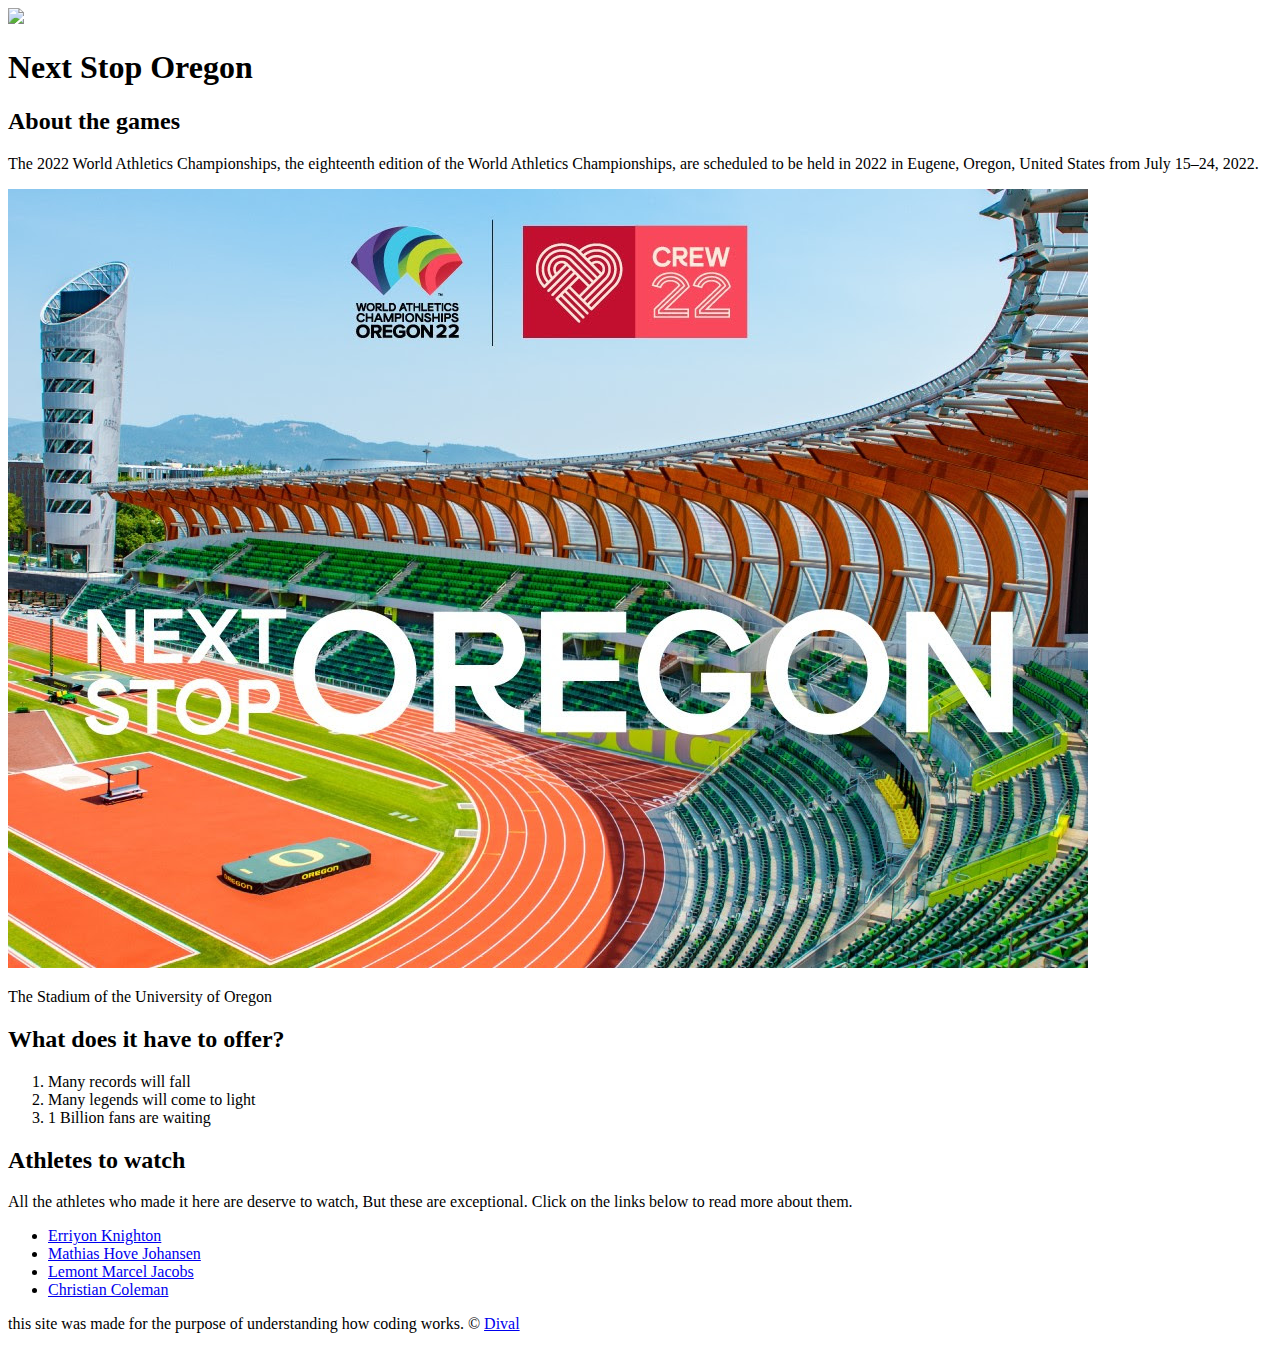
==== index.html @ 943906cc "Made a new one" ====
<!DOCTYPE html>
<html>
<head>
	<meta charset="utf-8">
	<meta name="viewport" content="width=device-width, initial-scale=1">
	<title>Oergon22</title>
	<link rel="icon" href="img/oregon22.jpg"/>
</head>
<body>
    <!--header element-->
    <header>
	<img src="img/oregon22.jpg">
	<h1>Next Stop Oregon</h1>
     </header>

    <!-- Main Element -->
    <main>
    	<h2>About the games</h2>
    	<p>The 2022 World Athletics Championships, the eighteenth edition of the World Athletics Championships, are scheduled to be held in 2022 in Eugene, Oregon, United States from July 15–24, 2022.</p>
    	<img src="img/NextStopOregon.jpg">
    	<p>The Stadium of the University of Oregon</p>
    	<h2>What does it have to offer?</h2>
    	<ol>
    		<li>Many records will fall</li>
    		<li>Many legends will come to light</li>
    		<li>1 Billion fans are waiting</li>
    	</ol>
    	<h2>Athletes to watch</h2>
    	<p>All the athletes who made it here are deserve to watch, But these are exceptional. Click on the links below to read more about them.</p>
    	<ul>
    		<li><a target="_blank" href="https://en.wikipedia.org/wiki/Erriyon_Knighton">Erriyon Knighton</a></li>
    		<li><a target="_blank" href="https://no.wikipedia.org/wiki/Mathias_Hove_Johansen">Mathias Hove Johansen</a></li>
    		<li><a target="_blank" href="https://en.wikipedia.org/wiki/Marcell_Jacobs">Lemont Marcel Jacobs</a></li>
    		<li><a target="_blank" href="https://en.wikipedia.org/wiki/Christian_Coleman">Christian Coleman</a></li>
    	</ul>
    </main>
    <!-- Footer element -->
    <p>this site was made for the purpose of understanding how coding works. &copy; <a target="_blank"  href="https://www.teamataraxia.xyz/">Dival</p>
</body>
</html>
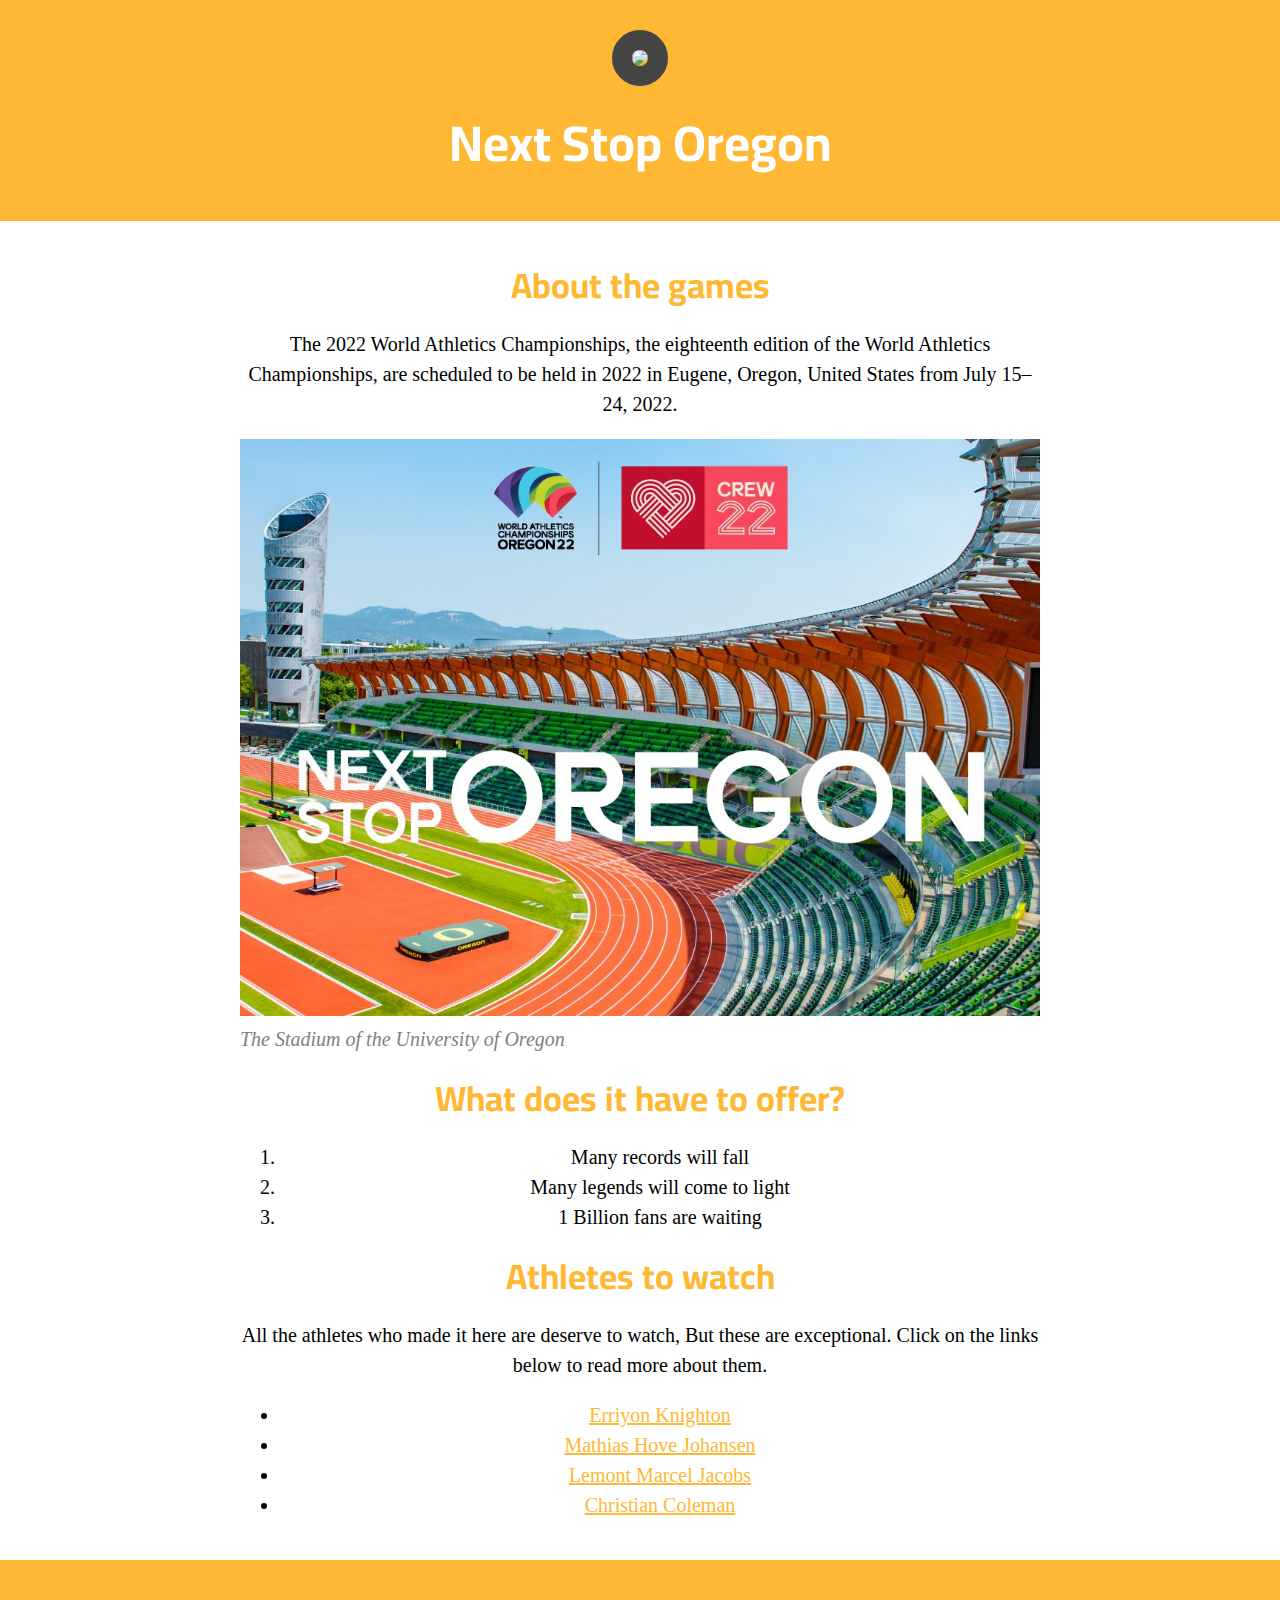
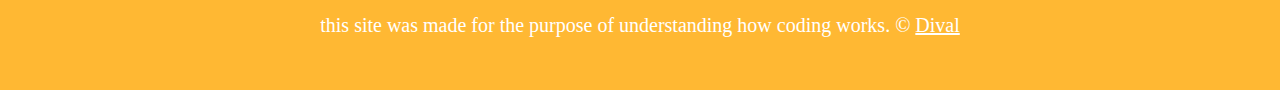
==== commit 0eb03afe: "a" ====
--- a/index.html
+++ b/index.html
@@ -5,6 +5,10 @@
 	<meta name="viewport" content="width=device-width, initial-scale=1">
 	<title>Oergon22</title>
 	<link rel="icon" href="img/oregon22.jpg"/>
+    <link rel="preconnect" href="https://fonts.googleapis.com">
+    <link rel="preconnect" href="https://fonts.gstatic.com" crossorigin>
+    <link href="https://fonts.googleapis.com/css2?family=Cairo:wght@500&display=swap" rel="stylesheet">
+    <link rel="stylesheet" type="text/css" href="css/oregon22.css">
 </head>
 <body>
     <!--header element-->
@@ -18,7 +22,9 @@
     	<h2>About the games</h2>
     	<p>The 2022 World Athletics Championships, the eighteenth edition of the World Athletics Championships, are scheduled to be held in 2022 in Eugene, Oregon, United States from July 15–24, 2022.</p>
     	<img src="img/NextStopOregon.jpg">
-    	<p>The Stadium of the University of Oregon</p>
+    	<p class="caption">The Stadium of the University of Oregon</p>
+
+
     	<h2>What does it have to offer?</h2>
     	<ol>
     		<li>Many records will fall</li>
@@ -35,6 +41,8 @@
     	</ul>
     </main>
     <!-- Footer element -->
+    <footer>
     <p>this site was made for the purpose of understanding how coding works. &copy; <a target="_blank"  href="https://www.teamataraxia.xyz/">Dival</p>
+    </footer>
 </body>
 </html>--- a/css/oregon22.css
+++ b/css/oregon22.css
@@ -0,0 +1,82 @@
+body{
+	margin: 0;
+	font-family: Tajawal;
+	font-size: 20px;
+	line-height: 30px;
+}
+
+header{
+	background-color: #FFB833;
+	text-align: center;
+	padding-top: 30px;
+	padding-bottom: 30px;
+
+}
+
+header h1{
+	color: white;
+	font-size: 50px;
+}
+
+h2{
+	font-size: 35px;
+	text-align: center;
+	color: #FFB833;
+}
+
+h1, h2{
+	font-family: 'Cairo', sans-serif;
+}
+
+header img{
+	border-radius: 1000px;
+	width: 500px;
+	border: 20px solid #454545;
+}
+
+main{
+	max-width: 800px;
+	text-align: center;
+	margin: 0 auto;
+	padding: 20px;
+}
+
+main img{
+	max-width: 100%;
+}
+
+a{
+	color: #FFB833;
+}
+
+a:hover{
+	color: black;
+}
+
+footer{
+    background-color: #FFB833;
+	text-align: center;
+	color: white;
+	padding: 50px;
+}
+
+footer a{
+	color: white;
+}
+
+footer a:hover{
+	opacity: .5;
+	background-color: transparent;
+
+}
+
+footer p{
+	margin: 0;
+}
+
+p.caption{
+	color: gray;
+	text-align: left;
+	font-style: italic;
+	margin-top: 0;
+}
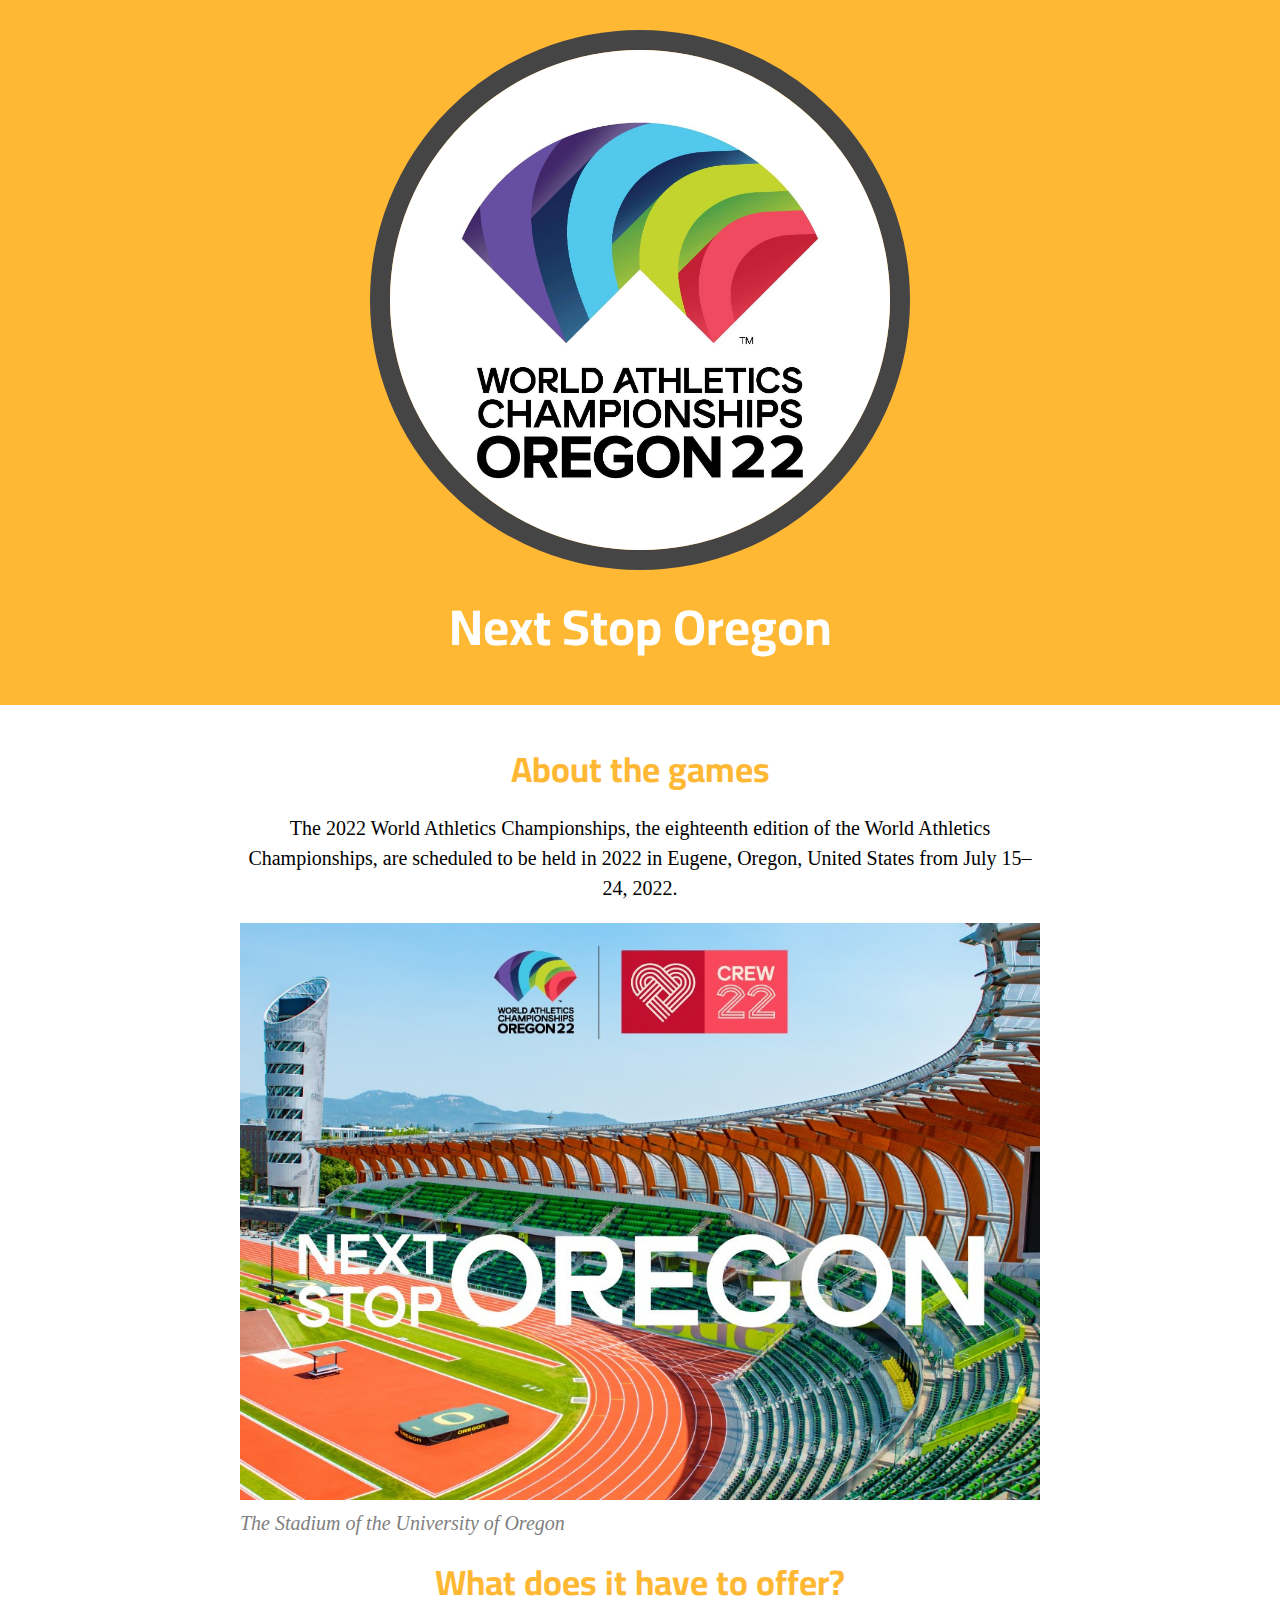
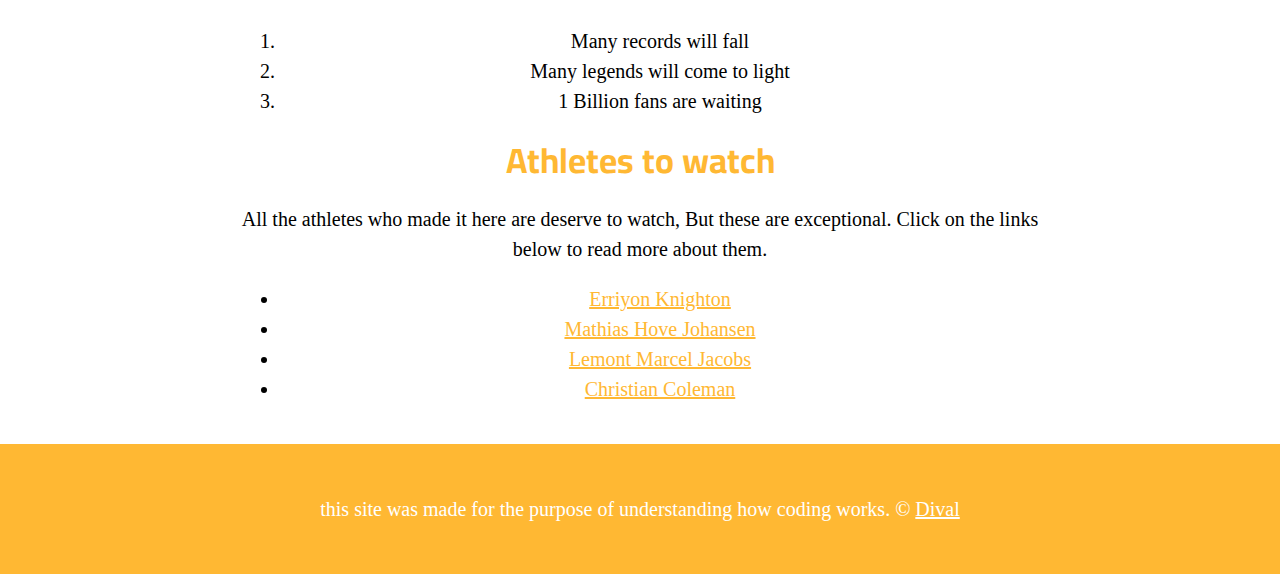
==== commit 250179f5: "Update index.html" ====
--- a/index.html
+++ b/index.html
@@ -13,7 +13,7 @@
 <body>
     <!--header element-->
     <header>
-	<img src="img/oregon22.jpg">
+	<img src="img/Oregon22.jpg">
 	<h1>Next Stop Oregon</h1>
      </header>
 
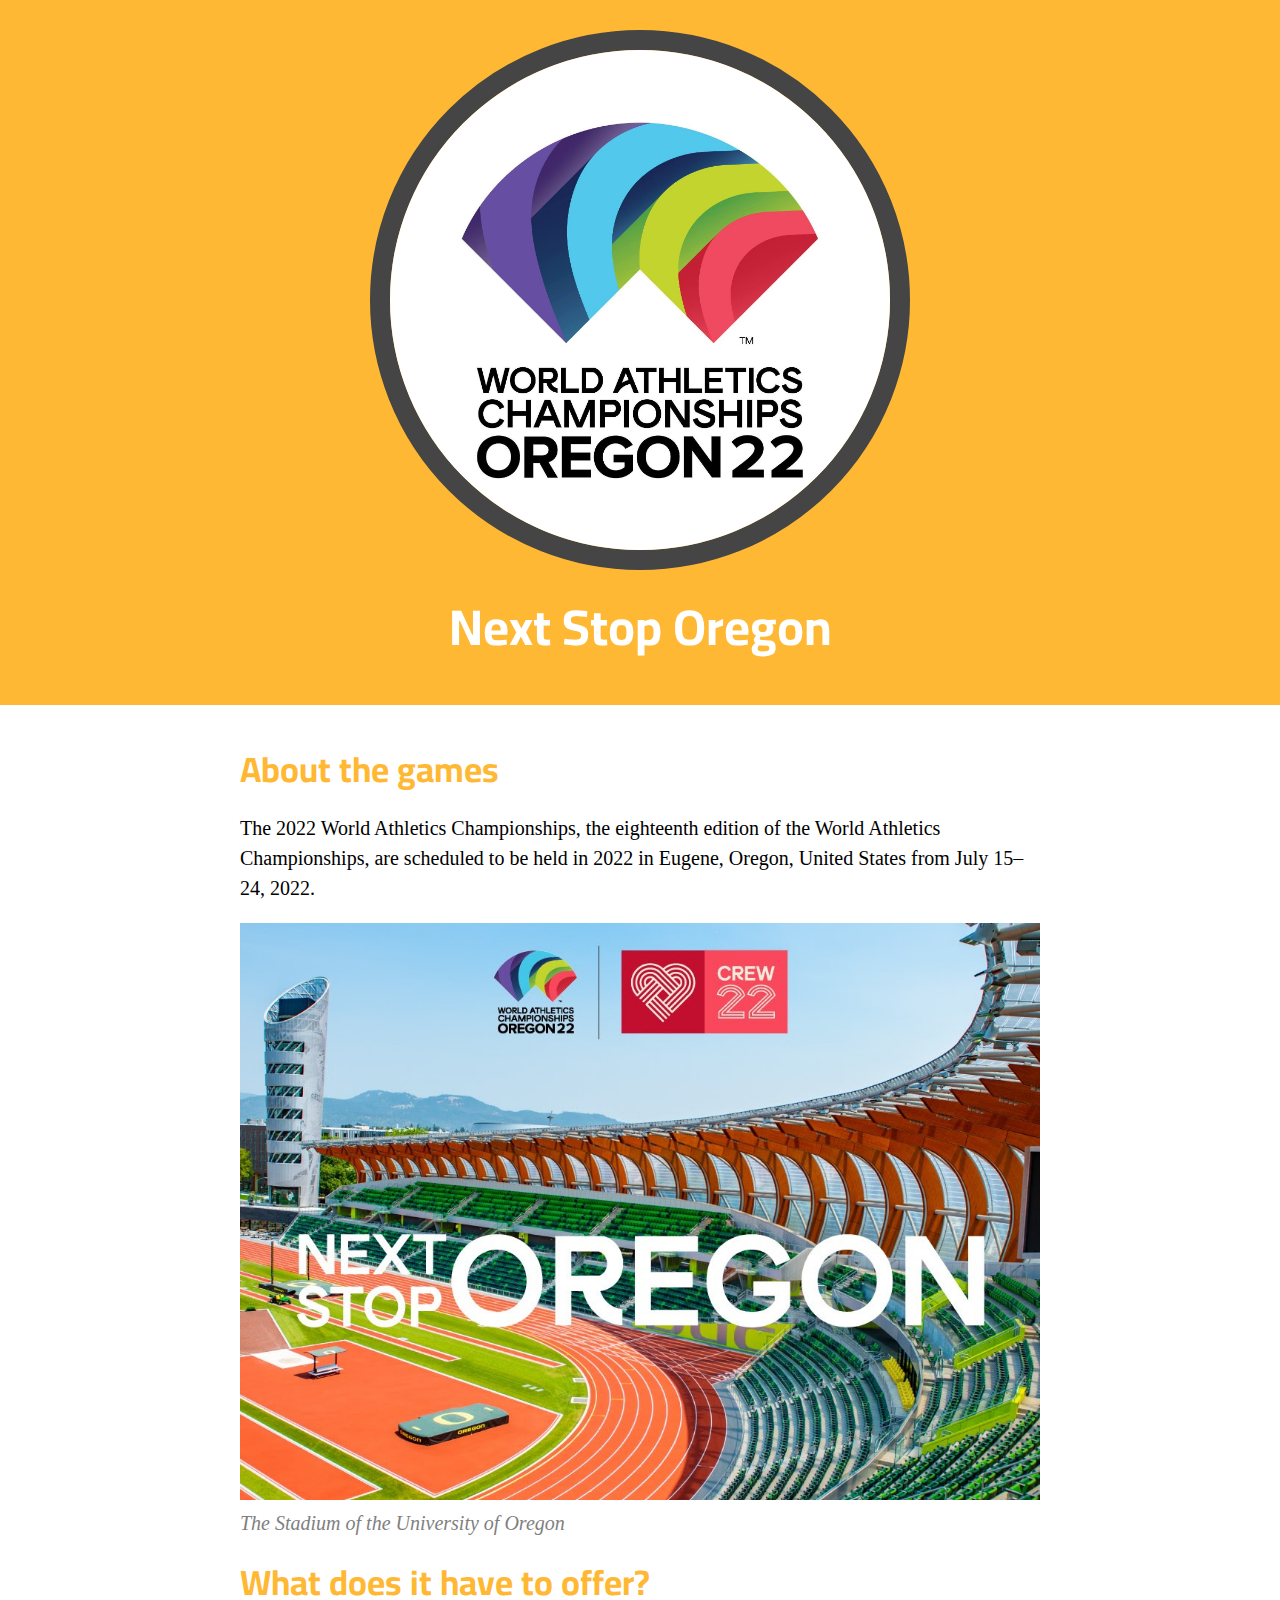
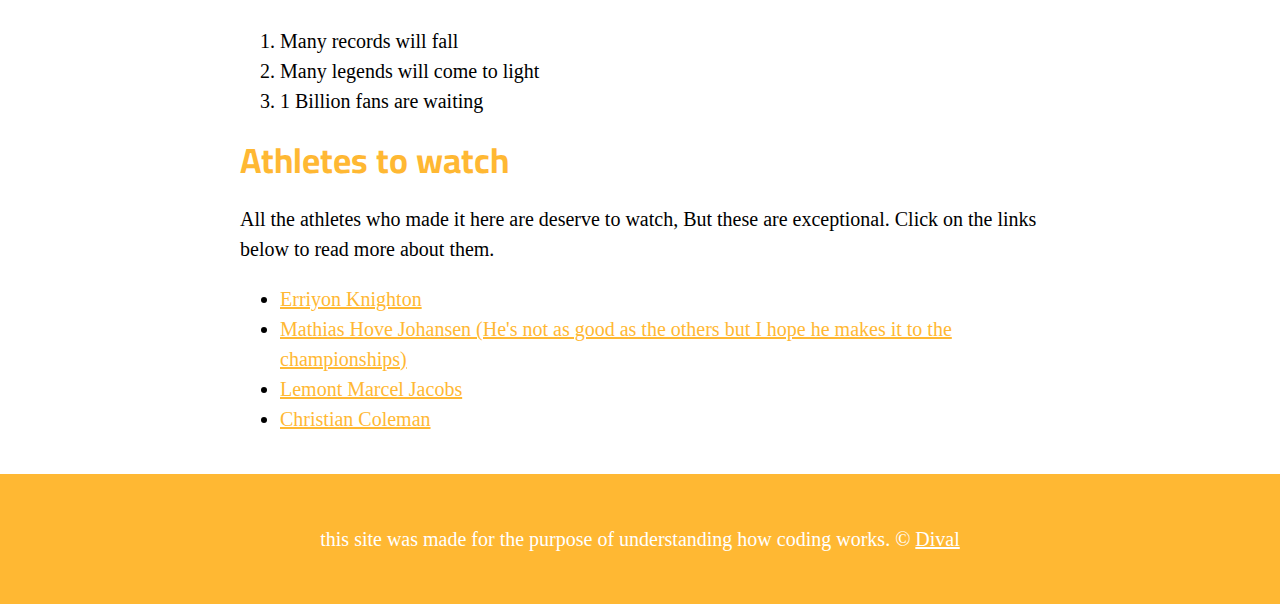
==== commit 0b4c1527: "changed a bit" ====
--- a/index.html
+++ b/index.html
@@ -35,14 +35,14 @@
     	<p>All the athletes who made it here are deserve to watch, But these are exceptional. Click on the links below to read more about them.</p>
     	<ul>
     		<li><a target="_blank" href="https://en.wikipedia.org/wiki/Erriyon_Knighton">Erriyon Knighton</a></li>
-    		<li><a target="_blank" href="https://no.wikipedia.org/wiki/Mathias_Hove_Johansen">Mathias Hove Johansen</a></li>
+    		<li><a target="_blank" href="https://no.wikipedia.org/wiki/Mathias_Hove_Johansen">Mathias Hove Johansen (He's not as good as the others but I hope he makes it to the championships)</a></li>
     		<li><a target="_blank" href="https://en.wikipedia.org/wiki/Marcell_Jacobs">Lemont Marcel Jacobs</a></li>
     		<li><a target="_blank" href="https://en.wikipedia.org/wiki/Christian_Coleman">Christian Coleman</a></li>
     	</ul>
     </main>
     <!-- Footer element -->
     <footer>
-    <p>this site was made for the purpose of understanding how coding works. &copy; <a target="_blank"  href="https://www.teamataraxia.xyz/">Dival</p>
+    <p>this site was made for the purpose of understanding how coding works. &copy; <a target="_blank"  href="https://www.instagram.com/valmaawiya/">Dival</p>
     </footer>
 </body>
 </html>--- a/css/oregon22.css
+++ b/css/oregon22.css
@@ -28,6 +28,11 @@
 	font-family: 'Cairo', sans-serif;
 }
 
+h2{
+	text-align: left;
+
+}
+
 header img{
 	border-radius: 1000px;
 	width: 500px;
@@ -36,7 +41,7 @@
 
 main{
 	max-width: 800px;
-	text-align: center;
+	text-align: left;
 	margin: 0 auto;
 	padding: 20px;
 }
@@ -80,3 +85,11 @@
 	font-style: italic;
 	margin-top: 0;
 }
+
+ul{
+	text-align: left;
+}
+
+ol{
+	text-align: left;
+}